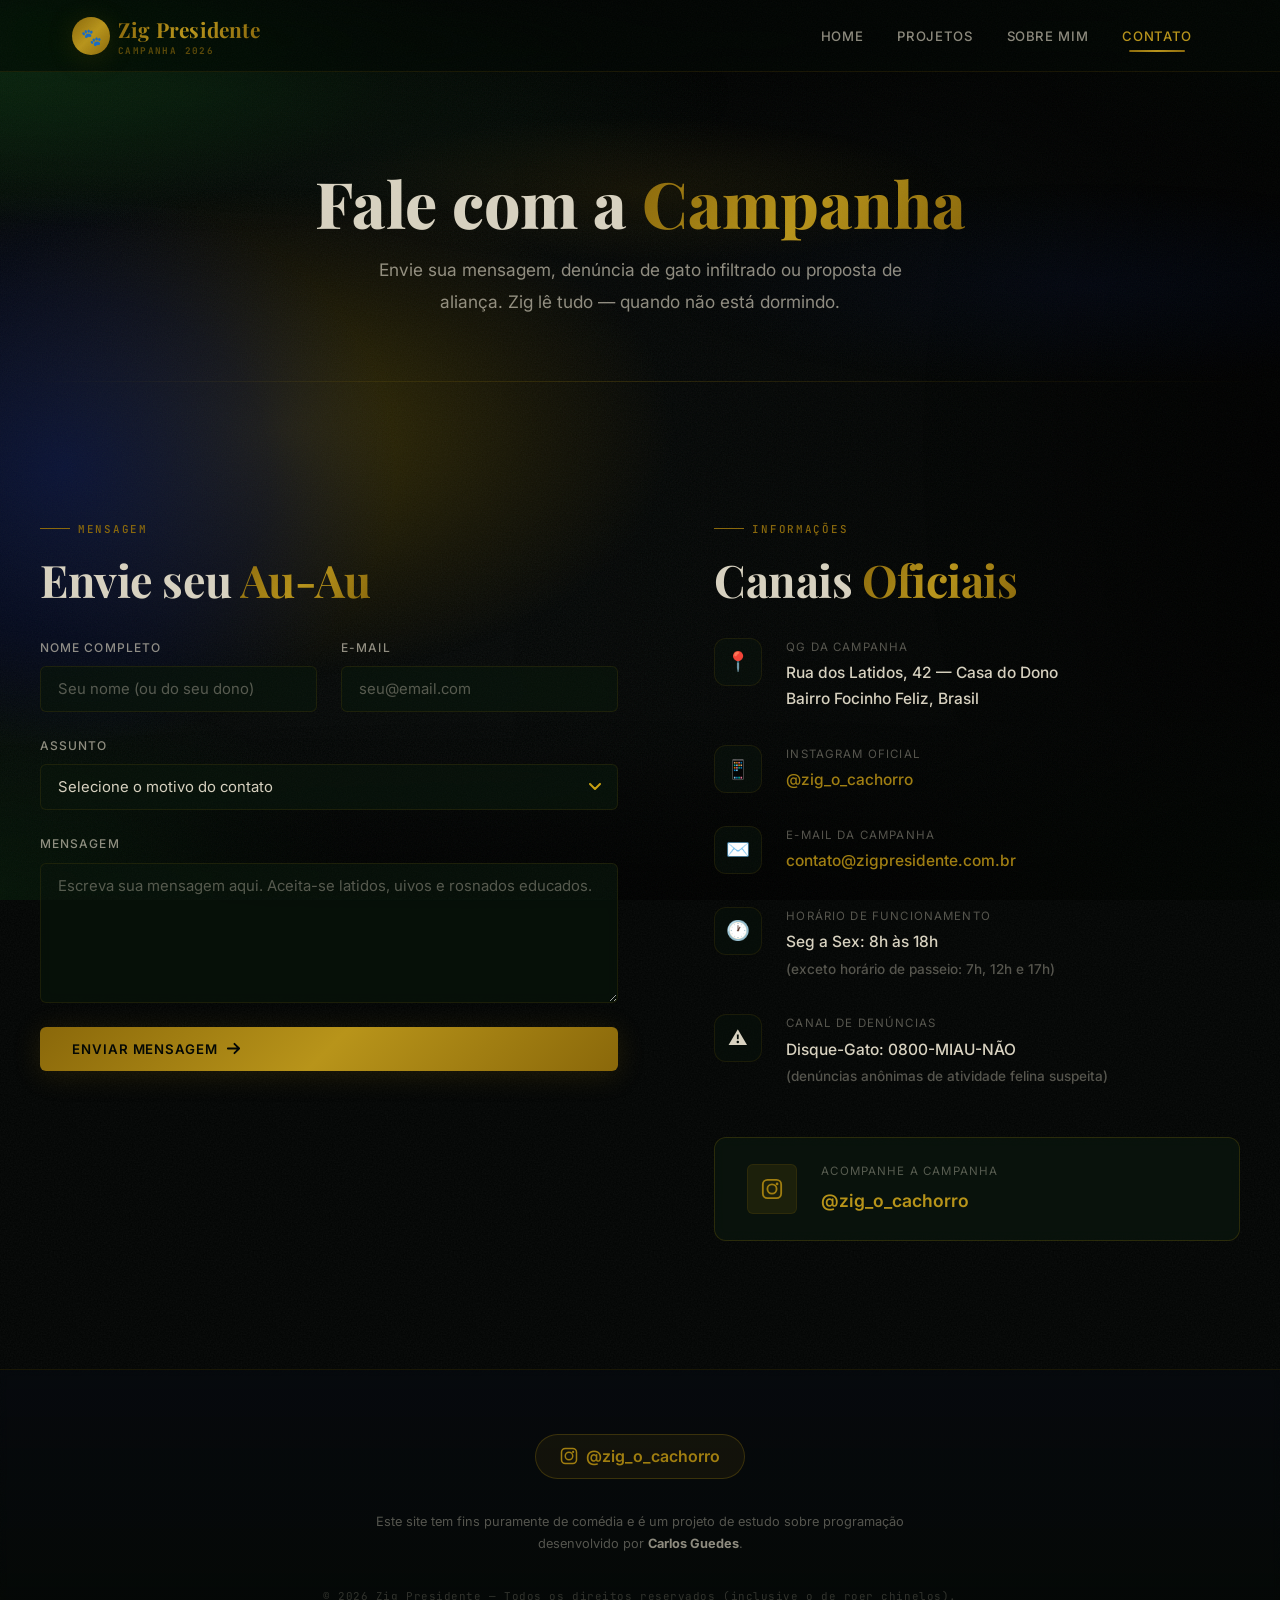
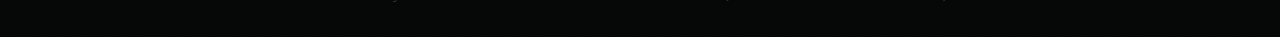
==== contato.html @ d4a7e596 "inicial" ====
<!DOCTYPE html>
<html lang="pt-BR">
<head>
  <meta charset="UTF-8">
  <meta name="viewport" content="width=device-width, initial-scale=1.0">
  <meta name="description" content="Entre em contato com a campanha de Zig Presidente 2026. Envie sua mensagem, denúncia de gato ou proposta de aliança canina.">
  <title>Contato — Zig Presidente 2026</title>
  <link rel="stylesheet" href="style.css">
  <link rel="icon" href="data:image/svg+xml,<svg xmlns=%22http://www.w3.org/2000/svg%22 viewBox=%220 0 100 100%22><text y=%22.9em%22 font-size=%2290%22>🐾</text></svg>">
</head>
<body>

  <div class="grain-overlay"></div>

  <!-- Header -->
  <header class="header" id="header">
    <div class="header-inner">
      <a href="index.html" class="logo" id="logo">
        <div class="logo-icon">🐾</div>
        <div>
          <span class="logo-text">Zig Presidente</span>
          <span class="logo-tag">Campanha 2026</span>
        </div>
      </a>
      <button class="menu-toggle" id="menu-toggle" aria-label="Abrir menu">
        <span></span><span></span><span></span>
      </button>
      <nav class="nav" id="nav">
        <a href="index.html"    class="nav-link"        id="nav-home">Home</a>
        <a href="projetos.html" class="nav-link"        id="nav-projetos">Projetos</a>
        <a href="sobre.html"    class="nav-link"        id="nav-sobre">Sobre Mim</a>
        <a href="contato.html"  class="nav-link active" id="nav-contato">Contato</a>
      </nav>
    </div>
  </header>

  <!-- Page Hero -->
  <section class="page-hero" id="page-hero">
    <h1 class="page-hero-title reveal">
      Fale com a <span class="hero-title-gold">Campanha</span>
    </h1>
    <p class="page-hero-desc reveal reveal-delay-1">
      Envie sua mensagem, denúncia de gato infiltrado ou proposta de aliança.
      Zig lê tudo — quando não está dormindo.
    </p>
  </section>

  <div class="divider"></div>

  <!-- ========================
       CONTACT SECTION
       ======================== -->
  <section class="section" id="contact">
    <div class="section-inner">
      <div class="contact-grid">

        <!-- Formulário -->
        <div class="reveal">
          <span class="section-label">Mensagem</span>
          <h2 class="section-title" style="margin-bottom: var(--space-xl);">
            Envie seu <span class="hero-title-gold">Au-Au</span>
          </h2>

          <form class="contact-form" id="contact-form" onsubmit="handleSubmit(event)">
            <div class="form-row">
              <div class="form-group">
                <label class="form-label" for="form-name">Nome completo</label>
                <input type="text" class="form-input" id="form-name" name="name"
                  placeholder="Seu nome (ou do seu dono)" required>
              </div>
              <div class="form-group">
                <label class="form-label" for="form-email">E-mail</label>
                <input type="email" class="form-input" id="form-email" name="email"
                  placeholder="seu@email.com" required>
              </div>
            </div>

            <div class="form-group">
              <label class="form-label" for="form-subject">Assunto</label>
              <select class="form-input" id="form-subject" name="subject" required>
                <option value="" disabled selected>Selecione o motivo do contato</option>
                <option value="apoio">Quero apoiar a campanha</option>
                <option value="denuncia">Denúncia de gato suspeito</option>
                <option value="petisco">Doação de petiscos</option>
                <option value="midia">Assessoria de mídia</option>
                <option value="alianca">Proposta de aliança canina</option>
                <option value="outro">Outro (latido genérico)</option>
              </select>
            </div>

            <div class="form-group">
              <label class="form-label" for="form-message">Mensagem</label>
              <textarea class="form-textarea" id="form-message" name="message"
                placeholder="Escreva sua mensagem aqui. Aceita-se latidos, uivos e rosnados educados."
                required></textarea>
            </div>

            <button type="submit" class="btn btn-primary" id="btn-submit">
              Enviar Mensagem
              <svg width="15" height="15" viewBox="0 0 16 16" fill="none">
                <path d="M2 8H14M14 8L9 3M14 8L9 13" stroke="currentColor" stroke-width="2" stroke-linecap="round" stroke-linejoin="round"/>
              </svg>
            </button>
          </form>

          <!-- Sucesso -->
          <div class="form-success" id="form-success" style="display:none;">
            <div class="form-success-icon">🐾</div>
            <h3 class="form-success-title">Au-Au Recebido!</h3>
            <p class="form-success-desc">
              Sua mensagem foi recebida com sucesso. Zig responderá assim que
              acordar da soneca das 15h.
            </p>
          </div>
        </div>

        <!-- Informações de contato -->
        <div class="reveal reveal-delay-2">
          <span class="section-label">Informações</span>
          <h2 class="section-title" style="margin-bottom: var(--space-xl);">
            Canais <span class="hero-title-gold">Oficiais</span>
          </h2>

          <div class="contact-info">
            <div class="contact-info-item">
              <div class="contact-info-icon">📍</div>
              <div>
                <div class="contact-info-label">QG da Campanha</div>
                <div class="contact-info-value">
                  Rua dos Latidos, 42 — Casa do Dono<br>
                  Bairro Focinho Feliz, Brasil
                </div>
              </div>
            </div>

            <div class="contact-info-item">
              <div class="contact-info-icon">📱</div>
              <div>
                <div class="contact-info-label">Instagram Oficial</div>
                <div class="contact-info-value">
                  <a href="https://www.instagram.com/zig_o_cachorro" target="_blank" rel="noopener noreferrer">
                    @zig_o_cachorro
                  </a>
                </div>
              </div>
            </div>

            <div class="contact-info-item">
              <div class="contact-info-icon">✉️</div>
              <div>
                <div class="contact-info-label">E-mail da Campanha</div>
                <div class="contact-info-value">
                  <a href="mailto:contato@zigpresidente.com.br">
                    contato@zigpresidente.com.br
                  </a>
                </div>
              </div>
            </div>

            <div class="contact-info-item">
              <div class="contact-info-icon">🕐</div>
              <div>
                <div class="contact-info-label">Horário de Funcionamento</div>
                <div class="contact-info-value">
                  Seg a Sex: 8h às 18h<br>
                  <span style="color: var(--text-tertiary); font-size: 0.85rem;">
                    (exceto horário de passeio: 7h, 12h e 17h)
                  </span>
                </div>
              </div>
            </div>

            <div class="contact-info-item">
              <div class="contact-info-icon">⚠️</div>
              <div>
                <div class="contact-info-label">Canal de Denúncias</div>
                <div class="contact-info-value">
                  Disque-Gato: 0800-MIAU-NÃO<br>
                  <span style="color: var(--text-tertiary); font-size: 0.85rem;">
                    (denúncias anônimas de atividade felina suspeita)
                  </span>
                </div>
              </div>
            </div>
          </div>

          <!-- Social card -->
          <div class="contact-social-card">
            <div class="contact-social-icon">
              <svg width="22" height="22" viewBox="0 0 24 24" fill="none">
                <rect x="2" y="2" width="20" height="20" rx="5" stroke="currentColor" stroke-width="2"/>
                <circle cx="12" cy="12" r="5" stroke="currentColor" stroke-width="2"/>
                <circle cx="17.5" cy="6.5" r="1.5" fill="currentColor"/>
              </svg>
            </div>
            <div>
              <div class="contact-social-label">Acompanhe a campanha</div>
              <a href="https://www.instagram.com/zig_o_cachorro" target="_blank" rel="noopener noreferrer"
                 class="contact-social-handle">@zig_o_cachorro</a>
            </div>
          </div>
        </div>
      </div>
    </div>
  </section>

  <!-- Footer -->
  <footer class="footer" id="footer">
    <div class="footer-inner">
      <a href="https://www.instagram.com/zig_o_cachorro" target="_blank" rel="noopener noreferrer"
         class="footer-instagram" id="footer-ig-link">
        <svg width="18" height="18" viewBox="0 0 24 24" fill="none">
          <rect x="2" y="2" width="20" height="20" rx="5" stroke="currentColor" stroke-width="2"/>
          <circle cx="12" cy="12" r="5" stroke="currentColor" stroke-width="2"/>
          <circle cx="17.5" cy="6.5" r="1.5" fill="currentColor"/>
        </svg>
        @zig_o_cachorro
      </a>
      <p class="footer-disclaimer">
        Este site tem fins puramente de comédia e é um projeto de estudo sobre
        programação desenvolvido por <strong>Carlos Guedes</strong>.
      </p>
      <p class="footer-copyright">
        © 2026 Zig Presidente — Todos os direitos reservados (inclusive o de roer chinelos).
      </p>
    </div>
  </footer>

  <script src="main.js"></script>
  <script>
    function handleSubmit(event) {
      event.preventDefault();
      const form    = document.getElementById('contact-form');
      const success = document.getElementById('form-success');
      const btn     = document.getElementById('btn-submit');

      btn.textContent = 'Enviando...';
      btn.disabled    = true;

      setTimeout(() => {
        form.style.display    = 'none';
        success.style.display = 'block';
        success.style.animation = 'fadeInUp 0.6s var(--ease-expo)';
      }, 1200);
    }
  </script>

  <style>
    /* === Contact social card === */
    .contact-social-card {
      display: flex;
      align-items: center;
      gap: var(--space-lg);
      padding: var(--space-lg) var(--space-xl);
      margin-top: var(--space-2xl);
      background: rgba(26, 92, 42, 0.12);
      border: 1px solid rgba(200,160,16,0.18);
      border-radius: var(--radius-md);
      backdrop-filter: blur(6px);
      -webkit-backdrop-filter: blur(6px);
      transition: border-color var(--transition-fast);
    }
    .contact-social-card:hover { border-color: rgba(200,160,16,0.35); }

    .contact-social-icon {
      width: 50px; height: 50px;
      border-radius: var(--radius-sm);
      background: rgba(200,160,16,0.10);
      border: 1px solid var(--glass-border);
      display: flex; align-items: center; justify-content: center;
      color: var(--br-gold-mid); flex-shrink: 0;
    }

    .contact-social-label {
      font-size: 0.72rem; color: var(--text-tertiary);
      text-transform: uppercase; letter-spacing: 0.10em; margin-bottom: 4px;
    }

    .contact-social-handle {
      font-size: 1.1rem; font-weight: 600;
      color: var(--br-gold-light);
      transition: color var(--transition-fast);
    }
    .contact-social-handle:hover { color: var(--br-gold-glow); }

    @media (max-width: 480px) {
      .form-row { grid-template-columns: 1fr; }
    }
  </style>
</body>
</html>
---- style.css ----
/* ============================================
   ZIG PRESIDENTE — DESIGN SYSTEM PREMIUM v2
   Fundo: textura do background.jpeg com cores
   da bandeira brasileira (verde, amarelo, azul)
   ============================================ */

@import url('https://fonts.googleapis.com/css2?family=Playfair+Display:ital,wght@0,400;0,600;0,700;0,800;0,900;1,400;1,700&family=Inter:wght@300;400;500;600;700&family=JetBrains+Mono:wght@400;500&display=swap');

/* ============================================
   CSS CUSTOM PROPERTIES
   ============================================ */
:root {
  /* =============================================
     PALETA EXTRAÍDA DA IMAGEM:
     Base: preto-verde profundo
     Verde: floresta escuro mas visível
     Ouro: oliva quente, âmbar
     Azul: marinho profundo
     ============================================= */

  /* Verde floresta — visível, rico, escuro */
  --br-green-dark:  #071a0c;
  --br-green:       #0e3018;
  --br-green-mid:   #164224;
  --br-green-light: #1e5430;

  /* Ouro oliva / âmbar — quente e presente */
  --br-gold-deep:   #5a4206;
  --br-gold:        #8a680a;
  --br-gold-mid:    #a07e10;
  --br-gold-light:  #b8941a;
  --br-gold-glow:   #c8a824;

  /* Azul marinho profundo — rico */
  --br-blue-dark:   #060e22;
  --br-blue:        #0a1838;
  --br-blue-mid:    #102450;
  --br-blue-light:  #183068;

  /* Neutros — base quase preta */
  --coal-950: #020403;
  --coal-900: #040805;
  --coal-800: #060c07;
  --coal-700: #091009;

  /* Texto — levemente aquecido */
  --text-primary:   #d8d2c0;
  --text-secondary: rgba(216, 210, 192, 0.65);
  --text-tertiary:  rgba(216, 210, 192, 0.38);
  --text-gold:      #b8941a;

  /* Gradientes principais */
  --gradient-gold:       linear-gradient(135deg, var(--br-gold), var(--br-gold-light), var(--br-gold));
  --gradient-gold-text:  linear-gradient(120deg, var(--br-gold), var(--br-gold-light), var(--br-gold));
  --gradient-card:       linear-gradient(145deg, rgba(8, 22, 12, 0.88), rgba(3, 8, 4, 0.95));
  --gradient-hero-overlay: linear-gradient(
    180deg,
    rgba(2, 5, 3, 0.18) 0%,
    rgba(2, 5, 3, 0.05) 38%,
    rgba(2, 5, 3, 0.50) 68%,
    rgba(2, 5, 3, 0.97) 100%
  );

  /* ===== NOISE — grain fino, não branco ===== */
  --noise-url: url("data:image/svg+xml,%3Csvg xmlns='http://www.w3.org/2000/svg' width='200' height='200'%3E%3Cfilter id='n'%3E%3CfeTurbulence type='fractalNoise' baseFrequency='0.68' numOctaves='4' stitchTiles='stitch'/%3E%3CfeColorMatrix type='saturate' values='0'/%3E%3C/filter%3E%3Crect width='200' height='200' filter='url(%23n)' opacity='0.06'/%3E%3C/svg%3E");

  /* Glass */
  --glass-bg:           rgba(6, 16, 8, 0.82);
  --glass-border:       rgba(138, 104, 10, 0.16);
  --glass-border-hover: rgba(138, 104, 10, 0.36);

  /* Shadows */
  --shadow-sm:          0 2px 8px  rgba(0, 0, 0, 0.65);
  --shadow-md:          0 4px 20px rgba(0, 0, 0, 0.72);
  --shadow-lg:          0 8px 40px rgba(0, 0, 0, 0.80);
  --shadow-xl:          0 16px 60px rgba(0, 0, 0, 0.88);
  --shadow-gold:        0 4px 28px rgba(138, 104, 10, 0.20);
  --shadow-gold-hover:  0 8px 40px rgba(138, 104, 10, 0.32);

  /* Spacing */
  --space-xs:   0.25rem;
  --space-sm:   0.5rem;
  --space-md:   1rem;
  --space-lg:   1.5rem;
  --space-xl:   2rem;
  --space-2xl:  3rem;
  --space-3xl:  4rem;
  --space-4xl:  6rem;
  --space-5xl:  8rem;

  /* Typography */
  --font-display: 'Playfair Display', Georgia, serif;
  --font-body:    'Inter', -apple-system, sans-serif;
  --font-mono:    'JetBrains Mono', monospace;

  /* Borders */
  --radius-sm:   6px;
  --radius-md:   12px;
  --radius-lg:   18px;
  --radius-xl:   28px;
  --radius-full: 9999px;

  /* Transitions */
  --ease-expo:      cubic-bezier(0.16, 1, 0.3, 1);
  --ease-quart:     cubic-bezier(0.25, 1, 0.5, 1);
  --transition-fast: 200ms var(--ease-expo);
  --transition-base: 380ms var(--ease-expo);
  --transition-slow: 620ms var(--ease-expo);

  /* Layout */
  --max-width:    1200px;
  --header-height: 72px;
}

/* ============================================
   RESET
   ============================================ */
*, *::before, *::after { margin: 0; padding: 0; box-sizing: border-box; }
html { scroll-behavior: smooth; font-size: 16px; -webkit-font-smoothing: antialiased; }
a    { text-decoration: none; color: inherit; }
img  { max-width: 100%; display: block; }
ul, ol { list-style: none; }

/* ============================================
   FUNDO GLOBAL — TEXTURA DA BANDEIRA
   O body usa background.jpeg como textura base
   com overlay das cores da bandeira brasileira.
   ============================================ */
body {
  font-family: var(--font-body);
  color: var(--text-primary);
  line-height: 1.7;
  overflow-x: hidden;
  min-height: 100vh;

  /*
    BASE: preto profundo + grain
    A cor vem do body::before via blobs de gradiente,
    replicando exatamente a estética da imagem.
  */
  background-color: #010302;
  background-image:
    var(--noise-url),
    linear-gradient(
      160deg,
      #010302 0%,
      #020504 50%,
      #010302 100%
    );
  background-size: 200px 200px, cover;
  background-attachment: scroll, fixed;
}

/*
  BLOBS DE COR — replicam os glows da imagem:
  • Verde floresta: cantos e diagonal
  • Azul marinho: blob lateral esquerdo
  • Ouro oliva: centro/diagonal
  Todos ricos mas escuros, sobre o preto.
*/
body::before {
  content: '';
  position: fixed;
  inset: 0;
  z-index: 0;
  pointer-events: none;
  background:
    /* Verde topo-esquerdo */
    radial-gradient(ellipse 50% 32% at -2% 4%,
      rgba(16, 62, 24, 0.72) 0%,
      rgba(8, 36, 14, 0.36) 45%,
      transparent 68%
    ),
    /* Azul marinho centro-esquerdo — contido na esquerda */
    radial-gradient(ellipse 40% 48% at 5% 52%,
      rgba(8, 20, 68, 0.78) 0%,
      rgba(6, 14, 50, 0.50) 40%,
      transparent 65%
    ),
    /* Ouro oliva — apenas esquerda/centro-esquerdo */
    radial-gradient(ellipse 45% 40% at 22% 48%,
      rgba(90, 74, 6, 0.58) 0%,
      rgba(60, 48, 4, 0.28) 45%,
      transparent 68%
    ),
    /* Verde canto inferior-esquerdo */
    radial-gradient(ellipse 44% 36% at -2% 100%,
      rgba(12, 48, 18, 0.58) 0%,
      rgba(6, 28, 10, 0.24) 50%,
      transparent 70%
    ),
    /* Verde sombra canto superior-direito */
    radial-gradient(ellipse 40% 30% at 102% 0%,
      rgba(6, 24, 10, 0.35) 0%,
      transparent 60%
    ),
    /* Verde sombra canto inferior-direito */
    radial-gradient(ellipse 48% 36% at 102% 100%,
      rgba(4, 18, 8, 0.40) 0%,
      transparent 65%
    ),
    /* Vignette escuro lateral direita — mata o branco */
    linear-gradient(to left,
      rgba(1, 2, 1, 0.72) 0%,
      rgba(1, 2, 1, 0.40) 30%,
      transparent 60%
    ),
    /* Vignette escuro topo e base */
    linear-gradient(to bottom,
      rgba(1, 2, 1, 0.50) 0%,
      transparent 18%,
      transparent 82%,
      rgba(1, 2, 1, 0.60) 100%
    );
}

/* Vignette adicional: escurece bordas do conteúdo */
body::after {
  content: '';
  position: fixed;
  inset: 0;
  z-index: 0;
  pointer-events: none;
  background:
    /* Borda direita muito escura */
    radial-gradient(ellipse 40% 100% at 100% 50%,
      rgba(0, 0, 0, 0.55) 0%,
      transparent 70%
    ),
    /* Borda superior */
    radial-gradient(ellipse 100% 25% at 50% 0%,
      rgba(0, 0, 0, 0.45) 0%,
      transparent 100%
    ),
    /* Borda inferior */
    radial-gradient(ellipse 100% 20% at 50% 100%,
      rgba(0, 0, 0, 0.50) 0%,
      transparent 100%
    );
}

/* Todos os filhos ficam acima dos pseudo-elementos */
body > * { position: relative; z-index: 1; }

/* ============================================
   SCROLLBAR
   ============================================ */
::-webkit-scrollbar       { width: 7px; }
::-webkit-scrollbar-track { background: var(--coal-900); }
::-webkit-scrollbar-thumb { background: var(--br-green-mid); border-radius: var(--radius-full); }
::-webkit-scrollbar-thumb:hover { background: var(--br-gold); }

::selection { background: rgba(200, 160, 16, 0.30); color: #fff; }

/* ============================================
   GRAIN OVERLAY (textura fina premium)
   ============================================ */
.grain-overlay {
  position: fixed;
  inset: 0;
  pointer-events: none;
  z-index: 9999;
  opacity: 0.038;
  background-image: url("data:image/svg+xml,%3Csvg viewBox='0 0 200 200' xmlns='http://www.w3.org/2000/svg'%3E%3Cfilter id='n'%3E%3CfeTurbulence type='fractalNoise' baseFrequency='0.80' numOctaves='4' stitchTiles='stitch'/%3E%3C/filter%3E%3Crect width='100%25' height='100%25' filter='url(%23n)'/%3E%3C/svg%3E");
  background-size: 200px;
}

/* ============================================
   HEADER
   ============================================ */
.header {
  position: fixed;
  top: 0; left: 0; right: 0;
  z-index: 1000;
  height: var(--header-height);
  transition: all var(--transition-base);
}

.header::before {
  content: '';
  position: absolute;
  inset: 0;
  background: rgba(3, 8, 4, 0.62);
  backdrop-filter: blur(22px) saturate(160%);
  -webkit-backdrop-filter: blur(22px) saturate(160%);
  border-bottom: 1px solid var(--glass-border);
  transition: all var(--transition-base);
}

.header.scrolled::before {
  background: rgba(3, 8, 4, 0.94);
  border-bottom-color: rgba(138, 104, 10, 0.22);
}

.header-inner {
  position: relative;
  max-width: var(--max-width);
  margin: 0 auto;
  padding: 0 var(--space-xl);
  height: 100%;
  display: flex;
  align-items: center;
  justify-content: space-between;
}

/* Logo */
.logo {
  display: flex;
  align-items: center;
  gap: var(--space-sm);
  font-family: var(--font-display);
  font-weight: 700;
  font-size: 1.3rem;
  z-index: 10;
}

.logo-icon {
  width: 38px; height: 38px;
  border-radius: var(--radius-full);
  background: var(--gradient-gold);
  display: flex; align-items: center; justify-content: center;
  font-size: 1.05rem;
  box-shadow: var(--shadow-gold);
  flex-shrink: 0;
}

.logo-text {
  background: var(--gradient-gold-text);
  -webkit-background-clip: text;
  -webkit-text-fill-color: transparent;
  background-clip: text;
  letter-spacing: 0.01em;
}

.logo-tag {
  font-family: var(--font-mono);
  font-size: 0.58rem;
  color: var(--br-gold);
  text-transform: uppercase;
  letter-spacing: 0.15em;
  opacity: 0.65;
  display: block;
  margin-top: -3px;
}

/* Nav */
.nav { display: flex; align-items: center; gap: 2px; }

.nav-link {
  position: relative;
  padding: 8px 16px;
  font-size: 0.82rem;
  font-weight: 500;
  letter-spacing: 0.05em;
  text-transform: uppercase;
  color: var(--text-secondary);
  border-radius: var(--radius-sm);
  transition: color var(--transition-fast);
}

.nav-link:hover  { color: var(--br-gold-light); }
.nav-link.active { color: var(--br-gold-light); }

.nav-link::after {
  content: '';
  position: absolute;
  bottom: 3px; left: 50%;
  width: 0; height: 2px;
  background: var(--gradient-gold);
  border-radius: var(--radius-full);
  transform: translateX(-50%);
  transition: width var(--transition-base);
}

.nav-link:hover::after,
.nav-link.active::after { width: 55%; }

/* Mobile toggle */
.menu-toggle {
  display: none;
  flex-direction: column;
  gap: 5px;
  background: none; border: none; cursor: pointer;
  padding: var(--space-sm); z-index: 10;
}
.menu-toggle span {
  display: block; width: 24px; height: 2px;
  background: var(--br-gold-mid);
  border-radius: var(--radius-full);
  transition: all var(--transition-base);
}
.menu-toggle.active span:nth-child(1) { transform: rotate(45deg) translate(5px, 5px); }
.menu-toggle.active span:nth-child(2) { opacity: 0; }
.menu-toggle.active span:nth-child(3) { transform: rotate(-45deg) translate(5px, -5px); }

/* ============================================
   HERO SECTION (mantida exatamente como estava)
   ============================================ */
.hero {
  position: relative;
  min-height: 100vh;
  display: flex;
  align-items: center;
  justify-content: flex-start;
  overflow: hidden;
}

.hero-bg {
  position: absolute; inset: 0;
  background-image: url('background.jpeg');
  background-size: cover;
  background-position: center;
  background-attachment: fixed;
  z-index: 0;
}

.hero-bg::after {
  content: '';
  position: absolute; inset: 0;
  background: var(--gradient-hero-overlay);
  z-index: 1;
}

.hero-bg::before {
  content: '';
  position: absolute; inset: 0;
  background: radial-gradient(ellipse at center, transparent 40%, rgba(4, 9, 10, 0.5) 100%);
  z-index: 2;
}

.hero-content {
  position: relative; z-index: 3;
  max-width: var(--max-width);
  margin: 0 auto;
  padding: calc(var(--header-height) + var(--space-4xl)) var(--space-xl) var(--space-4xl);
  width: 100%;
}

.hero-badge {
  display: inline-flex;
  align-items: center;
  gap: var(--space-sm);
  padding: 5px 16px;
  background: rgba(200, 160, 16, 0.10);
  border: 1px solid rgba(200, 160, 16, 0.28);
  border-radius: var(--radius-full);
  font-family: var(--font-mono);
  font-size: 0.68rem;
  font-weight: 500;
  color: var(--br-gold-light);
  letter-spacing: 0.14em;
  text-transform: uppercase;
  margin-bottom: var(--space-xl);
  animation: fadeInUp 0.8s var(--ease-expo) 0.2s both;
}

.hero-badge-dot {
  width: 6px; height: 6px;
  border-radius: var(--radius-full);
  background: var(--br-gold-mid);
  animation: pulse-dot 2s ease-in-out infinite;
}

.hero-title {
  font-family: var(--font-display);
  font-size: clamp(2.8rem, 6vw, 5.5rem);
  font-weight: 800;
  line-height: 1.05;
  letter-spacing: -0.02em;
  margin-bottom: var(--space-lg);
  animation: fadeInUp 0.8s var(--ease-expo) 0.4s both;
  max-width: 650px;
}

.hero-title-gold {
  background: var(--gradient-gold-text);
  -webkit-background-clip: text;
  -webkit-text-fill-color: transparent;
  background-clip: text;
}

.hero-subtitle {
  font-size: clamp(1rem, 1.6vw, 1.15rem);
  color: var(--text-secondary);
  max-width: 520px;
  line-height: 1.82;
  margin-bottom: var(--space-2xl);
  animation: fadeInUp 0.8s var(--ease-expo) 0.6s both;
}

.hero-actions {
  display: flex; gap: var(--space-md); flex-wrap: wrap;
  animation: fadeInUp 0.8s var(--ease-expo) 0.8s both;
}

.scroll-indicator {
  position: absolute;
  bottom: var(--space-2xl);
  left: 50%;
  transform: translateX(-50%);
  z-index: 3;
  display: flex; flex-direction: column; align-items: center; gap: var(--space-sm);
  animation: fadeInUp 0.8s var(--ease-expo) 1.2s both;
}

.scroll-indicator-text {
  font-family: var(--font-mono);
  font-size: 0.62rem;
  letter-spacing: 0.22em;
  text-transform: uppercase;
  color: var(--text-tertiary);
}

.scroll-indicator-line {
  width: 1px; height: 42px;
  background: linear-gradient(180deg, var(--br-gold), transparent);
  animation: scroll-line 2s ease-in-out infinite;
}

/* ============================================
   BUTTONS
   ============================================ */
.btn {
  display: inline-flex; align-items: center; gap: var(--space-sm);
  padding: 14px 32px;
  font-family: var(--font-body);
  font-size: 0.83rem; font-weight: 600;
  letter-spacing: 0.07em; text-transform: uppercase;
  border: none; cursor: pointer;
  border-radius: var(--radius-sm);
  transition: all var(--transition-base);
  position: relative; overflow: hidden;
}

.btn-primary {
  background: var(--gradient-gold);
  color: var(--coal-900);
  box-shadow: var(--shadow-gold);
}
.btn-primary:hover {
  box-shadow: var(--shadow-gold-hover);
  transform: translateY(-2px);
}
.btn-primary::before {
  content: '';
  position: absolute; top: 0; left: -100%;
  width: 100%; height: 100%;
  background: linear-gradient(90deg, transparent, rgba(255,255,255,0.2), transparent);
  transition: left 0.5s ease;
}
.btn-primary:hover::before { left: 100%; }

.btn-outline {
  background: transparent;
  color: var(--br-gold-light);
  border: 1px solid rgba(200, 160, 16, 0.38);
}
.btn-outline:hover {
  border-color: var(--br-gold);
  background: rgba(200, 160, 16, 0.09);
  transform: translateY(-2px);
}

/* ============================================
   SECTION BASE
   ============================================ */
.section {
  padding: var(--space-5xl) var(--space-xl);
  position: relative;
}

.section-inner {
  max-width: var(--max-width);
  margin: 0 auto;
}

.section-label {
  display: inline-flex; align-items: center; gap: var(--space-sm);
  font-family: var(--font-mono);
  font-size: 0.68rem; font-weight: 500;
  letter-spacing: 0.16em; text-transform: uppercase;
  color: var(--br-gold);
  margin-bottom: var(--space-md);
}
.section-label::before {
  content: ''; width: 30px; height: 1px; background: var(--br-gold);
}

.section-title {
  font-family: var(--font-display);
  font-size: clamp(2rem, 3.5vw, 3rem);
  font-weight: 700; line-height: 1.15;
  margin-bottom: var(--space-md);
  letter-spacing: -0.01em;
}

.section-desc {
  font-size: 1.03rem;
  color: var(--text-secondary);
  max-width: 600px; line-height: 1.82;
  margin-bottom: var(--space-3xl);
}

.divider {
  width: 100%; height: 1px;
  background: linear-gradient(90deg, transparent, rgba(200,160,16,0.18), transparent);
}

/* ============================================
   PROJECT CARDS
   ============================================ */
.projects-grid {
  display: grid;
  grid-template-columns: repeat(auto-fit, minmax(320px, 1fr));
  gap: var(--space-xl);
}

.project-card {
  position: relative;
  border-radius: var(--radius-lg);
  overflow: hidden;
  background: var(--gradient-card);
  border: 1px solid var(--glass-border);
  transition: all var(--transition-base);
  cursor: pointer;
  /* Fundo interno também com leve textura */
  backdrop-filter: blur(8px);
  -webkit-backdrop-filter: blur(8px);
}
.project-card:hover {
  border-color: var(--glass-border-hover);
  transform: translateY(-7px);
  box-shadow: var(--shadow-gold);
}

.project-card-image {
  position: relative; width: 100%; aspect-ratio: 16/10; overflow: hidden;
}
.project-card-image img {
  width: 100%; height: 100%; object-fit: cover;
  transition: transform var(--transition-slow);
}
.project-card:hover .project-card-image img { transform: scale(1.06); }

.project-card-image::after {
  content: '';
  position: absolute; inset: 0;
  background: linear-gradient(180deg, transparent 50%, rgba(7, 18, 10, 0.92) 100%);
}

.project-card-tag {
  position: absolute; top: var(--space-md); left: var(--space-md); z-index: 2;
  padding: 4px 12px;
  background: rgba(200, 160, 16, 0.15);
  backdrop-filter: blur(10px); -webkit-backdrop-filter: blur(10px);
  border: 1px solid rgba(200, 160, 16, 0.32);
  border-radius: var(--radius-full);
  font-family: var(--font-mono); font-size: 0.63rem; font-weight: 500;
  color: var(--br-gold-light); letter-spacing: 0.10em; text-transform: uppercase;
}

.project-card-body { padding: var(--space-lg) var(--space-xl) var(--space-xl); }

.project-card-title {
  font-family: var(--font-display);
  font-size: 1.25rem; font-weight: 700;
  margin-bottom: var(--space-sm);
  color: var(--text-primary);
  transition: color var(--transition-fast);
}
.project-card:hover .project-card-title { color: var(--br-gold-light); }

.project-card-desc {
  font-size: 0.88rem; color: var(--text-secondary); line-height: 1.72;
  margin-bottom: var(--space-lg);
}

.project-card-footer { display: flex; align-items: center; justify-content: space-between; }

.project-card-link {
  display: inline-flex; align-items: center; gap: var(--space-sm);
  font-size: 0.78rem; font-weight: 600;
  color: var(--br-gold); text-transform: uppercase; letter-spacing: 0.09em;
  transition: gap var(--transition-fast);
}
.project-card:hover .project-card-link { gap: var(--space-md); }
.project-card-link-arrow { transition: transform var(--transition-fast); }
.project-card:hover .project-card-link-arrow { transform: translateX(4px); }

/* ============================================
   PAGE HERO (páginas internas)
   ============================================ */
.page-hero {
  position: relative;
  padding: calc(var(--header-height) + var(--space-4xl)) var(--space-xl) var(--space-3xl);
  text-align: center;
  overflow: hidden;
}

/* Faixas coloridas sutis na hero das páginas internas */
.page-hero::before {
  content: '';
  position: absolute; inset: 0;
  background:
    radial-gradient(ellipse 65% 55% at 15% 25%, rgba(14, 52, 20, 0.30), transparent 65%),
    radial-gradient(ellipse 55% 45% at 85% 75%, rgba(8, 18, 55, 0.25), transparent 60%),
    radial-gradient(ellipse 45% 35% at 50% 50%, rgba(90, 72, 6, 0.18), transparent 55%);
  pointer-events: none;
}

.page-hero-title {
  font-family: var(--font-display);
  font-size: clamp(2.4rem, 5vw, 4rem);
  font-weight: 800; line-height: 1.1;
  margin-bottom: var(--space-md);
  position: relative;
}

.page-hero-desc {
  font-size: 1.08rem; color: var(--text-secondary);
  max-width: 540px; margin: 0 auto;
  line-height: 1.82; position: relative;
}

/* ============================================
   MANIFESTO / QUOTE SECTION
   ============================================ */
.manifesto-section {
  position: relative;
  padding: var(--space-5xl) var(--space-xl);
  text-align: center;
  overflow: hidden;
}

.manifesto-section::before {
  content: '';
  position: absolute; inset: 0;
  background:
    linear-gradient(180deg,
      rgba(14, 48, 20, 0.18) 0%,
      rgba(90, 72, 6, 0.10) 50%,
      rgba(8, 18, 55, 0.18) 100%
    );
  pointer-events: none;
}

.manifesto-quote {
  font-family: var(--font-display);
  font-size: clamp(1.6rem, 3.5vw, 2.6rem);
  font-weight: 700;
  line-height: 1.3;
  max-width: 760px;
  margin: 0 auto var(--space-xl);
  position: relative;
}

.manifesto-quote::before {
  content: '"';
  font-size: 5rem;
  color: var(--br-gold);
  opacity: 0.2;
  position: absolute;
  top: -1rem; left: -1.5rem;
  font-family: Georgia, serif;
  line-height: 1;
}

/* ============================================
   DESTAQUE / FEATURE STRIP (index.html)
   ============================================ */
.feature-strip {
  display: grid;
  grid-template-columns: repeat(3, 1fr);
  gap: 1px;
  background: var(--glass-border);
  border: 1px solid var(--glass-border);
  border-radius: var(--radius-lg);
  overflow: hidden;
  margin-bottom: var(--space-5xl);
}

.feature-item {
  padding: var(--space-2xl) var(--space-xl);
  background: var(--gradient-card);
  text-align: center;
  transition: background var(--transition-fast);
}

.feature-item:hover {
  background: linear-gradient(145deg, rgba(14, 48, 20, 0.42), rgba(3, 8, 4, 0.94));
}

.feature-icon {
  font-size: 2rem; margin-bottom: var(--space-md);
  display: block;
}

.feature-value {
  font-family: var(--font-display);
  font-size: 2rem; font-weight: 800;
  background: var(--gradient-gold-text);
  -webkit-background-clip: text;
  -webkit-text-fill-color: transparent;
  background-clip: text;
  line-height: 1;
  margin-bottom: var(--space-sm);
}

.feature-label {
  font-size: 0.8rem; color: var(--text-tertiary);
  text-transform: uppercase; letter-spacing: 0.10em;
}

/* ============================================
   ABOUT — SOBRE.HTML
   ============================================ */
.about-grid {
  display: grid;
  grid-template-columns: 1fr 1.1fr;
  gap: var(--space-4xl);
  align-items: center;
}

.about-image-wrapper { position: relative; }

.about-image {
  border-radius: var(--radius-lg);
  overflow: hidden;
  border: 1px solid var(--glass-border);
  box-shadow: var(--shadow-xl);
}

.about-image img {
  width: 100%;
  object-fit: cover;
  display: block;
}

/* Moldura decorativa */
.about-image-wrapper::before {
  content: '';
  position: absolute;
  top: -14px; left: -14px; right: 14px; bottom: 14px;
  border: 1px solid rgba(200, 160, 16, 0.18);
  border-radius: var(--radius-lg);
  z-index: -1;
}

/* Badge flutuante na imagem */
.about-image-badge {
  position: absolute;
  bottom: var(--space-lg); right: -var(--space-lg);
  background: var(--gradient-card);
  border: 1px solid var(--glass-border-hover);
  border-radius: var(--radius-md);
  padding: var(--space-md) var(--space-lg);
  backdrop-filter: blur(16px);
  -webkit-backdrop-filter: blur(16px);
  right: calc(-1 * var(--space-xl));
  box-shadow: var(--shadow-lg);
}

.about-image-badge-value {
  font-family: var(--font-display);
  font-size: 1.5rem; font-weight: 800;
  background: var(--gradient-gold-text);
  -webkit-background-clip: text;
  -webkit-text-fill-color: transparent;
  background-clip: text;
  line-height: 1;
}

.about-image-badge-label {
  font-size: 0.7rem; color: var(--text-tertiary);
  text-transform: uppercase; letter-spacing: 0.10em;
}

.about-text {
  display: flex; flex-direction: column; gap: var(--space-lg);
}
.about-text p {
  font-size: 0.98rem; color: var(--text-secondary); line-height: 1.85;
}

.about-stats {
  display: grid;
  grid-template-columns: repeat(3, 1fr);
  gap: var(--space-md);
  margin-top: var(--space-2xl);
}

.stat-item {
  text-align: center;
  padding: var(--space-lg);
  background: var(--gradient-card);
  border: 1px solid var(--glass-border);
  border-radius: var(--radius-md);
  transition: border-color var(--transition-fast);
}
.stat-item:hover { border-color: var(--glass-border-hover); }

.stat-number {
  font-family: var(--font-display);
  font-size: 2rem; font-weight: 700;
  background: var(--gradient-gold-text);
  -webkit-background-clip: text;
  -webkit-text-fill-color: transparent;
  background-clip: text;
}
.stat-label {
  font-size: 0.72rem; color: var(--text-tertiary);
  text-transform: uppercase; letter-spacing: 0.10em; margin-top: 4px;
}

/* Timeline */
.timeline { position: relative; padding-left: 40px; }
.timeline::before {
  content: '';
  position: absolute; left: 14px; top: 0; bottom: 0;
  width: 1px;
  background: linear-gradient(180deg, var(--br-gold), rgba(200,160,16,0.2), transparent);
}

.timeline-item { position: relative; padding-bottom: var(--space-3xl); }
.timeline-item:last-child { padding-bottom: 0; }

.timeline-marker {
  position: absolute; left: -33px; top: 6px;
  width: 13px; height: 13px;
  border-radius: var(--radius-full);
  background: var(--coal-900);
  border: 2px solid var(--br-gold);
  z-index: 1;
  transition: all var(--transition-fast);
}
.timeline-item:hover .timeline-marker {
  background: var(--br-gold);
  box-shadow: 0 0 12px rgba(200, 160, 16, 0.45);
}

.timeline-content {
  padding: var(--space-lg) var(--space-xl);
  background: var(--gradient-card);
  border: 1px solid var(--glass-border);
  border-radius: var(--radius-md);
  transition: border-color var(--transition-fast);
  backdrop-filter: blur(6px);
  -webkit-backdrop-filter: blur(6px);
}
.timeline-content:hover { border-color: rgba(200, 160, 16, 0.24); }

.timeline-year {
  font-family: var(--font-mono); font-size: 0.72rem; font-weight: 600;
  color: var(--br-gold); letter-spacing: 0.12em; text-transform: uppercase;
}
.timeline-title {
  font-family: var(--font-display); font-size: 1.12rem; font-weight: 700;
  color: var(--text-primary); margin: var(--space-sm) 0;
}
.timeline-desc {
  font-size: 0.88rem; color: var(--text-secondary); line-height: 1.76;
}

/* ============================================
   CONTACT — CONTATO.HTML
   ============================================ */
.contact-grid {
  display: grid;
  grid-template-columns: 1.1fr 1fr;
  gap: var(--space-4xl);
}

.contact-form { display: flex; flex-direction: column; gap: var(--space-lg); }

.form-row { display: grid; grid-template-columns: 1fr 1fr; gap: var(--space-lg); }

.form-group { display: flex; flex-direction: column; gap: var(--space-sm); }

.form-label {
  font-size: 0.75rem; font-weight: 500;
  color: var(--text-secondary);
  text-transform: uppercase; letter-spacing: 0.09em;
}

.form-input,
.form-textarea {
  padding: 13px 17px;
  background: rgba(7, 18, 10, 0.78);
  border: 1px solid var(--glass-border);
  border-radius: var(--radius-sm);
  color: var(--text-primary);
  font-family: var(--font-body); font-size: 0.93rem;
  transition: all var(--transition-fast);
  outline: none;
  backdrop-filter: blur(6px);
  -webkit-backdrop-filter: blur(6px);
}
.form-input:focus,
.form-textarea:focus {
  border-color: var(--br-gold);
  box-shadow: 0 0 0 3px rgba(200, 160, 16, 0.12);
}
.form-input::placeholder,
.form-textarea::placeholder { color: var(--text-tertiary); }
.form-textarea { min-height: 140px; resize: vertical; }

select.form-input {
  appearance: none; -webkit-appearance: none;
  background-image: url("data:image/svg+xml,%3Csvg width='12' height='8' viewBox='0 0 12 8' fill='none' xmlns='http://www.w3.org/2000/svg'%3E%3Cpath d='M1 1L6 6L11 1' stroke='%23c8a010' stroke-width='2' stroke-linecap='round' stroke-linejoin='round'/%3E%3C/svg%3E");
  background-repeat: no-repeat;
  background-position: right 16px center;
  padding-right: 44px; cursor: pointer;
}
select.form-input option { background: #0c1a14; color: var(--text-primary); }

.form-success { text-align: center; padding: var(--space-4xl) var(--space-xl); }
.form-success-icon { font-size: 3rem; margin-bottom: var(--space-lg); animation: float 3s ease-in-out infinite; }
.form-success-title {
  font-family: var(--font-display); font-size: 1.8rem; font-weight: 700;
  background: var(--gradient-gold-text);
  -webkit-background-clip: text; -webkit-text-fill-color: transparent; background-clip: text;
  margin-bottom: var(--space-md);
}
.form-success-desc { font-size: 1rem; color: var(--text-secondary); line-height: 1.7; }

.contact-info { display: flex; flex-direction: column; gap: var(--space-xl); }

.contact-info-item { display: flex; gap: var(--space-lg); align-items: flex-start; }

.contact-info-icon {
  width: 48px; height: 48px;
  border-radius: var(--radius-md);
  background: rgba(8, 18, 10, 0.60);
  border: 1px solid var(--glass-border);
  display: flex; align-items: center; justify-content: center;
  font-size: 1.2rem; flex-shrink: 0;
}

.contact-info-label {
  font-size: 0.72rem; color: var(--text-tertiary);
  text-transform: uppercase; letter-spacing: 0.10em; margin-bottom: 3px;
}

.contact-info-value { font-size: 0.97rem; color: var(--text-primary); font-weight: 500; }
.contact-info-value a { color: var(--br-gold-mid); transition: color var(--transition-fast); }
.contact-info-value a:hover { color: var(--br-gold-light); }

/* ============================================
   PROJECTS DETAIL — PROJETOS.HTML
   ============================================ */
.project-detail { margin-bottom: var(--space-md); }

.project-detail-grid {
  display: grid;
  grid-template-columns: 1fr 1fr;
  gap: var(--space-3xl);
  align-items: center;
}

.project-detail-grid.reverse { direction: rtl; }
.project-detail-grid.reverse > * { direction: ltr; }

.project-detail-image {
  border-radius: var(--radius-lg);
  overflow: hidden;
  border: 1px solid var(--glass-border);
  transition: all var(--transition-base);
}
.project-detail-image:hover {
  border-color: var(--glass-border-hover);
  box-shadow: var(--shadow-gold);
}
.project-detail-image img {
  width: 100%; aspect-ratio: 16/10; object-fit: cover;
  transition: transform var(--transition-slow);
}
.project-detail-image:hover img { transform: scale(1.04); }

.project-detail-number {
  font-family: var(--font-display);
  font-size: 3.5rem; font-weight: 800;
  background: var(--gradient-gold-text);
  -webkit-background-clip: text; -webkit-text-fill-color: transparent; background-clip: text;
  opacity: 0.28; line-height: 1; display: block; margin-bottom: var(--space-sm);
}

.project-detail-title {
  font-family: var(--font-display);
  font-size: clamp(1.5rem, 2.5vw, 2rem); font-weight: 700;
  color: var(--text-primary); margin-bottom: var(--space-xs);
}

.project-detail-subtitle {
  font-size: 0.92rem; color: var(--br-gold-mid); font-weight: 500;
  margin-bottom: var(--space-lg);
}

.project-detail-desc {
  font-size: 0.93rem; color: var(--text-secondary); line-height: 1.82;
  margin-bottom: var(--space-xl);
}

.project-detail-stats {
  display: grid; grid-template-columns: repeat(3, 1fr); gap: var(--space-md);
}

.project-detail-stat {
  padding: var(--space-md);
  background: rgba(7, 18, 10, 0.70);
  border: 1px solid var(--glass-border);
  border-radius: var(--radius-md);
  text-align: center;
  backdrop-filter: blur(6px);
  -webkit-backdrop-filter: blur(6px);
}

.project-detail-stat-value {
  display: block; font-family: var(--font-display);
  font-size: 1.15rem; font-weight: 700;
  color: var(--br-gold-light); margin-bottom: 2px;
}
.project-detail-stat-label {
  font-size: 0.62rem; color: var(--text-tertiary);
  text-transform: uppercase; letter-spacing: 0.08em;
}

/* ============================================
   FOOTER
   ============================================ */
.footer {
  position: relative;
  padding: var(--space-3xl) var(--space-xl) var(--space-xl);
  border-top: 1px solid var(--glass-border);
  background: linear-gradient(180deg,
    rgba(6, 12, 36, 0.20) 0%,
    rgba(3, 8, 4, 0.50) 100%
  );
  backdrop-filter: blur(4px);
  -webkit-backdrop-filter: blur(4px);
}

.footer-inner {
  max-width: var(--max-width); margin: 0 auto;
  display: flex; flex-direction: column; align-items: center;
  gap: var(--space-xl); text-align: center;
}

.footer-instagram {
  display: inline-flex; align-items: center; gap: var(--space-sm);
  font-size: 1rem; font-weight: 600; color: var(--br-gold-mid);
  padding: var(--space-sm) var(--space-lg);
  background: rgba(200, 160, 16, 0.07);
  border: 1px solid rgba(200, 160, 16, 0.22);
  border-radius: var(--radius-full);
  transition: all var(--transition-fast);
}
.footer-instagram:hover {
  background: rgba(200, 160, 16, 0.14);
  border-color: rgba(200, 160, 16, 0.44);
  transform: translateY(-2px);
}

.footer-disclaimer {
  font-size: 0.8rem; color: var(--text-tertiary); max-width: 600px; line-height: 1.72;
}
.footer-disclaimer strong { color: var(--text-secondary); }

.footer-copyright {
  font-size: 0.68rem; color: var(--text-tertiary); opacity: 0.55;
  font-family: var(--font-mono); letter-spacing: 0.05em;
}

/* ============================================
   ANIMATIONS
   ============================================ */
@keyframes fadeInUp {
  from { opacity: 0; transform: translateY(32px); }
  to   { opacity: 1; transform: translateY(0); }
}
@keyframes pulse-dot {
  0%, 100% { opacity: 1; transform: scale(1); }
  50%       { opacity: 0.4; transform: scale(0.65); }
}
@keyframes scroll-line {
  0%     { opacity: 0; transform: scaleY(0);  transform-origin: top; }
  50%    { opacity: 1; transform: scaleY(1);  transform-origin: top; }
  50.01% { transform-origin: bottom; }
  100%   { opacity: 0; transform: scaleY(0);  transform-origin: bottom; }
}
@keyframes float {
  0%, 100% { transform: translateY(0); }
  50%       { transform: translateY(-8px); }
}

.reveal {
  opacity: 0; transform: translateY(40px);
  transition: opacity 0.7s var(--ease-expo), transform 0.7s var(--ease-expo);
}
.reveal.visible { opacity: 1; transform: translateY(0); }
.reveal-delay-1 { transition-delay: 0.10s; }
.reveal-delay-2 { transition-delay: 0.20s; }
.reveal-delay-3 { transition-delay: 0.30s; }
.reveal-delay-4 { transition-delay: 0.40s; }
.reveal-delay-5 { transition-delay: 0.50s; }

/* ============================================
   RESPONSIVE
   ============================================ */
@media (max-width: 1024px) {
  .about-grid,
  .contact-grid { grid-template-columns: 1fr; gap: var(--space-2xl); }
  .about-image-wrapper { max-width: 440px; margin: 0 auto; }
  .about-image-badge { right: 0; }

  .project-detail-grid,
  .project-detail-grid.reverse { grid-template-columns: 1fr; direction: ltr; gap: var(--space-xl); }
  .project-detail-stats { grid-template-columns: 1fr; }
}

@media (max-width: 768px) {
  :root { --header-height: 64px; }

  .menu-toggle { display: flex; }

  .nav {
    position: fixed; inset: 0;
    background: rgba(4, 12, 7, 0.97);
    backdrop-filter: blur(24px); -webkit-backdrop-filter: blur(24px);
    flex-direction: column; justify-content: center;
    gap: var(--space-lg); opacity: 0; visibility: hidden;
    transition: all var(--transition-base);
  }
  .nav.open { opacity: 1; visibility: visible; }
  .nav-link { font-size: 1.2rem; padding: var(--space-md) var(--space-xl); }

  .projects-grid { grid-template-columns: 1fr; }

  .hero-bg { background-attachment: scroll; }
  body     { background-attachment: scroll, scroll; background-size: 150px 150px, cover; }

  .hero-actions { flex-direction: column; }
  .hero-actions .btn { width: 100%; justify-content: center; }

  .feature-strip { grid-template-columns: 1fr; gap: 1px; }

  .section { padding: var(--space-3xl) var(--space-lg); }

  .about-stats { grid-template-columns: repeat(3, 1fr); }

  .timeline { padding-left: 28px; }
  .timeline::before { left: 8px; }
  .timeline-marker { left: -26px; }

  .form-row { grid-template-columns: 1fr; }
}

@media (max-width: 480px) {
  .section { padding: var(--space-2xl) var(--space-md); }
  .header-inner { padding: 0 var(--space-md); }
  .about-stats { grid-template-columns: 1fr; }
}
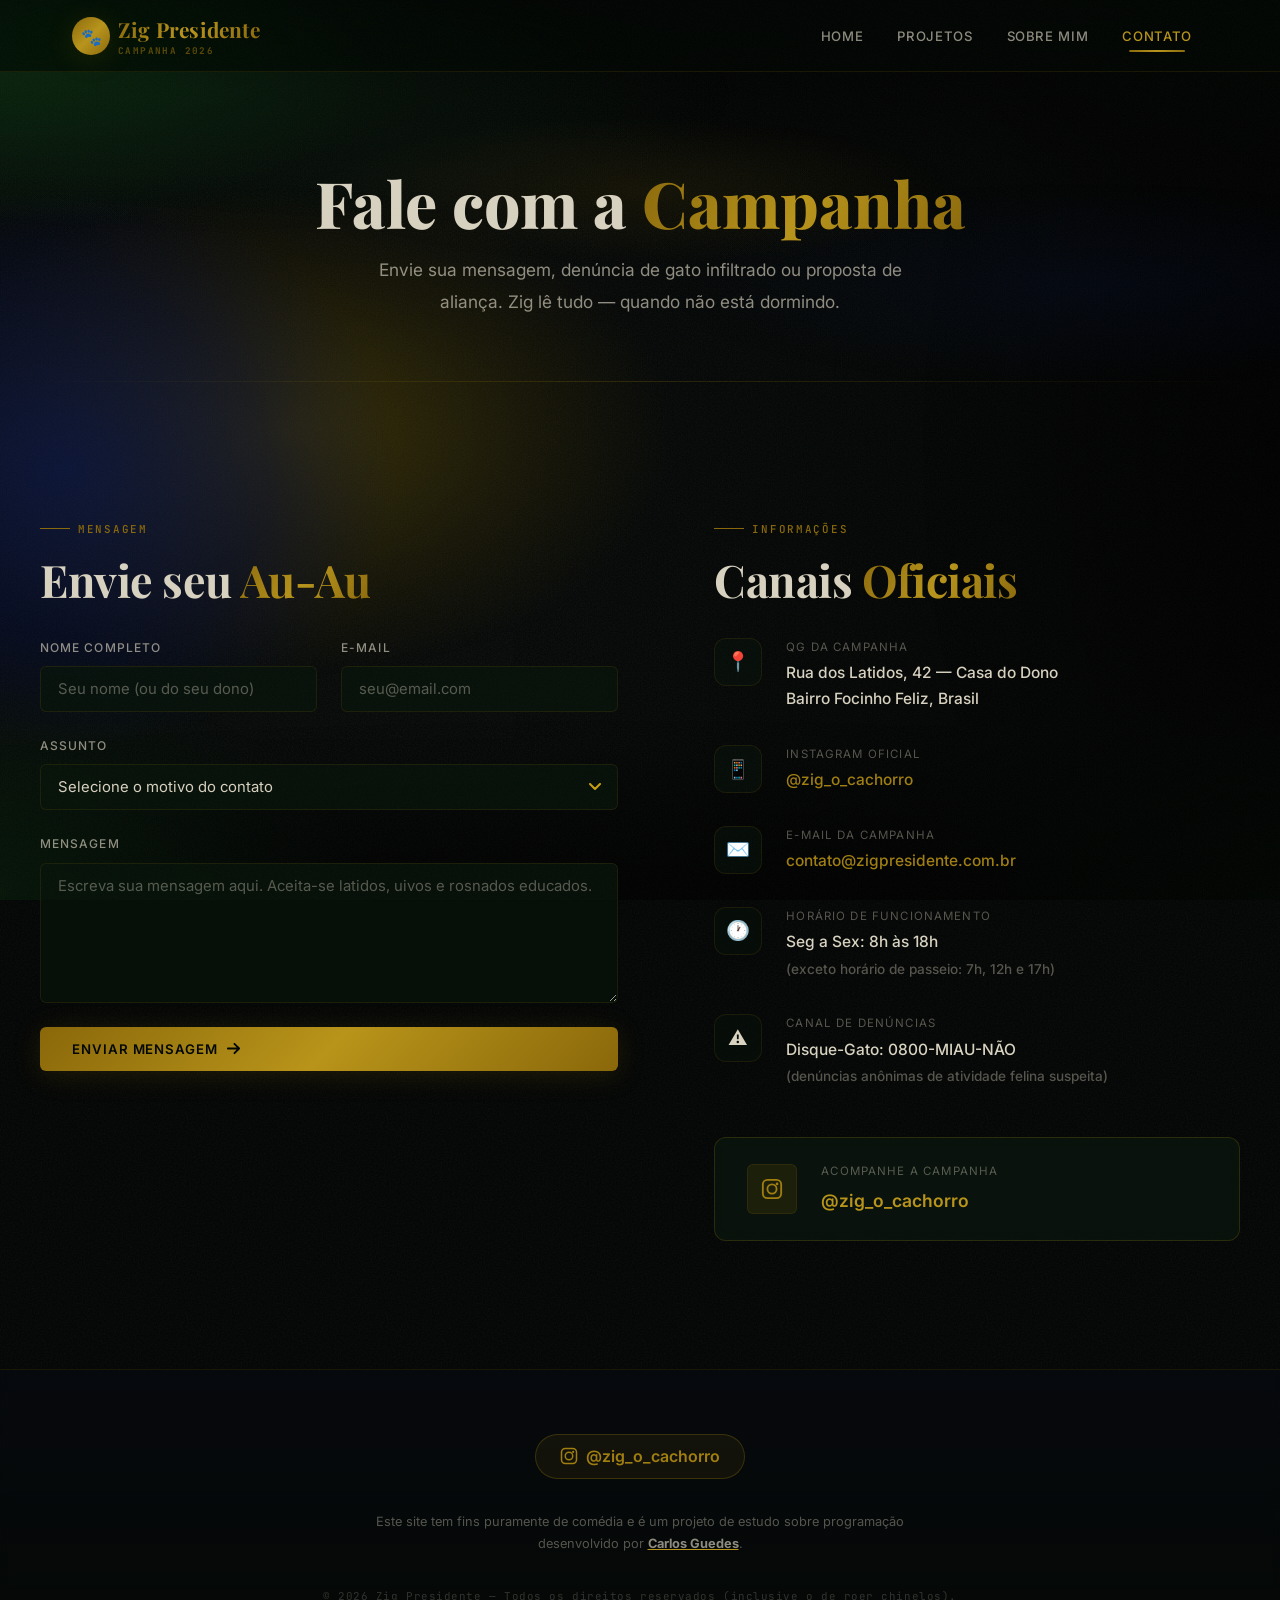
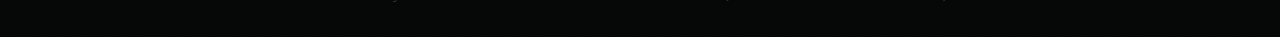
==== commit f1d95bbd: "link update" ====
--- a/contato.html
+++ b/contato.html
@@ -218,7 +218,7 @@
       </a>
       <p class="footer-disclaimer">
         Este site tem fins puramente de comédia e é um projeto de estudo sobre
-        programação desenvolvido por <strong>Carlos Guedes</strong>.
+        programação desenvolvido por <a href="https://github.com/carlosguedes-dev" target="_blank" rel="noopener noreferrer" style="color: var(--text-primary); text-decoration: underline; text-decoration-color: var(--br-gold-light); transition: color var(--transition-fast);"><strong>Carlos Guedes</strong></a>.
       </p>
       <p class="footer-copyright">
         © 2026 Zig Presidente — Todos os direitos reservados (inclusive o de roer chinelos).
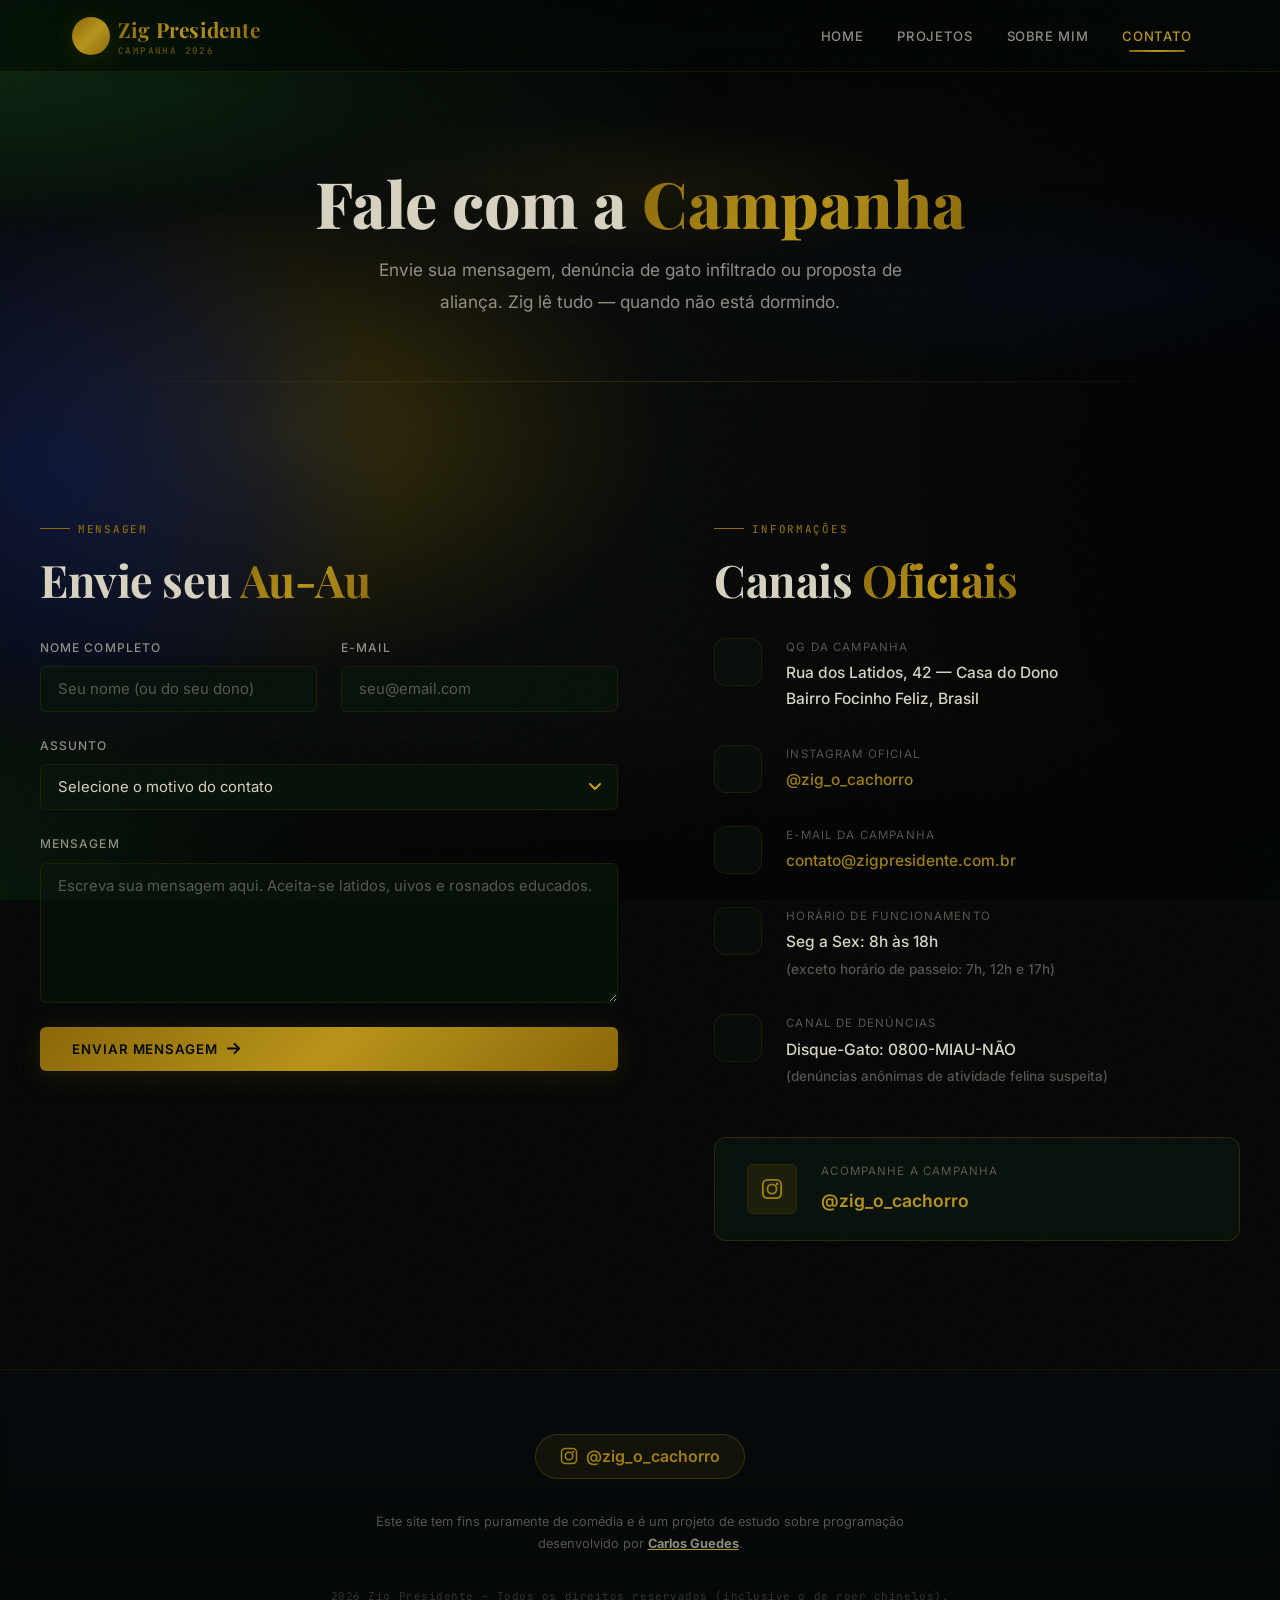
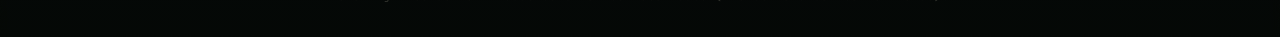
==== commit 7e59c0f5: "chore: remove emojis and non-essential comments" ====
--- a/contato.html
+++ b/contato.html
@@ -6,17 +6,17 @@
   <meta name="description" content="Entre em contato com a campanha de Zig Presidente 2026. Envie sua mensagem, denúncia de gato ou proposta de aliança canina.">
   <title>Contato — Zig Presidente 2026</title>
   <link rel="stylesheet" href="style.css">
-  <link rel="icon" href="data:image/svg+xml,<svg xmlns=%22http://www.w3.org/2000/svg%22 viewBox=%220 0 100 100%22><text y=%22.9em%22 font-size=%2290%22>🐾</text></svg>">
+  <link rel="icon" href="data:image/svg+xml,<svg xmlns=%22http://www.w3.org/2000/svg%22 viewBox=%220 0 100 100%22><text y=%22.9em%22 font-size=%2290%22></text></svg>">
 </head>
 <body>
 
   <div class="grain-overlay"></div>
 
-  <!-- Header -->
+  
   <header class="header" id="header">
     <div class="header-inner">
       <a href="index.html" class="logo" id="logo">
-        <div class="logo-icon">🐾</div>
+        <div class="logo-icon"></div>
         <div>
           <span class="logo-text">Zig Presidente</span>
           <span class="logo-tag">Campanha 2026</span>
@@ -34,7 +34,7 @@
     </div>
   </header>
 
-  <!-- Page Hero -->
+  
   <section class="page-hero" id="page-hero">
     <h1 class="page-hero-title reveal">
       Fale com a <span class="hero-title-gold">Campanha</span>
@@ -54,7 +54,7 @@
     <div class="section-inner">
       <div class="contact-grid">
 
-        <!-- Formulário -->
+        
         <div class="reveal">
           <span class="section-label">Mensagem</span>
           <h2 class="section-title" style="margin-bottom: var(--space-xl);">
@@ -103,9 +103,9 @@
             </button>
           </form>
 
-          <!-- Sucesso -->
+          
           <div class="form-success" id="form-success" style="display:none;">
-            <div class="form-success-icon">🐾</div>
+            <div class="form-success-icon"></div>
             <h3 class="form-success-title">Au-Au Recebido!</h3>
             <p class="form-success-desc">
               Sua mensagem foi recebida com sucesso. Zig responderá assim que
@@ -123,7 +123,7 @@
 
           <div class="contact-info">
             <div class="contact-info-item">
-              <div class="contact-info-icon">📍</div>
+              <div class="contact-info-icon"></div>
               <div>
                 <div class="contact-info-label">QG da Campanha</div>
                 <div class="contact-info-value">
@@ -134,7 +134,7 @@
             </div>
 
             <div class="contact-info-item">
-              <div class="contact-info-icon">📱</div>
+              <div class="contact-info-icon"></div>
               <div>
                 <div class="contact-info-label">Instagram Oficial</div>
                 <div class="contact-info-value">
@@ -146,7 +146,7 @@
             </div>
 
             <div class="contact-info-item">
-              <div class="contact-info-icon">✉️</div>
+              <div class="contact-info-icon"></div>
               <div>
                 <div class="contact-info-label">E-mail da Campanha</div>
                 <div class="contact-info-value">
@@ -158,7 +158,7 @@
             </div>
 
             <div class="contact-info-item">
-              <div class="contact-info-icon">🕐</div>
+              <div class="contact-info-icon"></div>
               <div>
                 <div class="contact-info-label">Horário de Funcionamento</div>
                 <div class="contact-info-value">
@@ -171,7 +171,7 @@
             </div>
 
             <div class="contact-info-item">
-              <div class="contact-info-icon">⚠️</div>
+              <div class="contact-info-icon"></div>
               <div>
                 <div class="contact-info-label">Canal de Denúncias</div>
                 <div class="contact-info-value">
@@ -184,7 +184,7 @@
             </div>
           </div>
 
-          <!-- Social card -->
+          
           <div class="contact-social-card">
             <div class="contact-social-icon">
               <svg width="22" height="22" viewBox="0 0 24 24" fill="none">
@@ -204,7 +204,7 @@
     </div>
   </section>
 
-  <!-- Footer -->
+  
   <footer class="footer" id="footer">
     <div class="footer-inner">
       <a href="https://www.instagram.com/zig_o_cachorro" target="_blank" rel="noopener noreferrer"
@@ -221,7 +221,7 @@
         programação desenvolvido por <a href="https://github.com/carlosguedes-dev" target="_blank" rel="noopener noreferrer" style="color: var(--text-primary); text-decoration: underline; text-decoration-color: var(--br-gold-light); transition: color var(--transition-fast);"><strong>Carlos Guedes</strong></a>.
       </p>
       <p class="footer-copyright">
-        © 2026 Zig Presidente — Todos os direitos reservados (inclusive o de roer chinelos).
+         2026 Zig Presidente — Todos os direitos reservados (inclusive o de roer chinelos).
       </p>
     </div>
   </footer>
